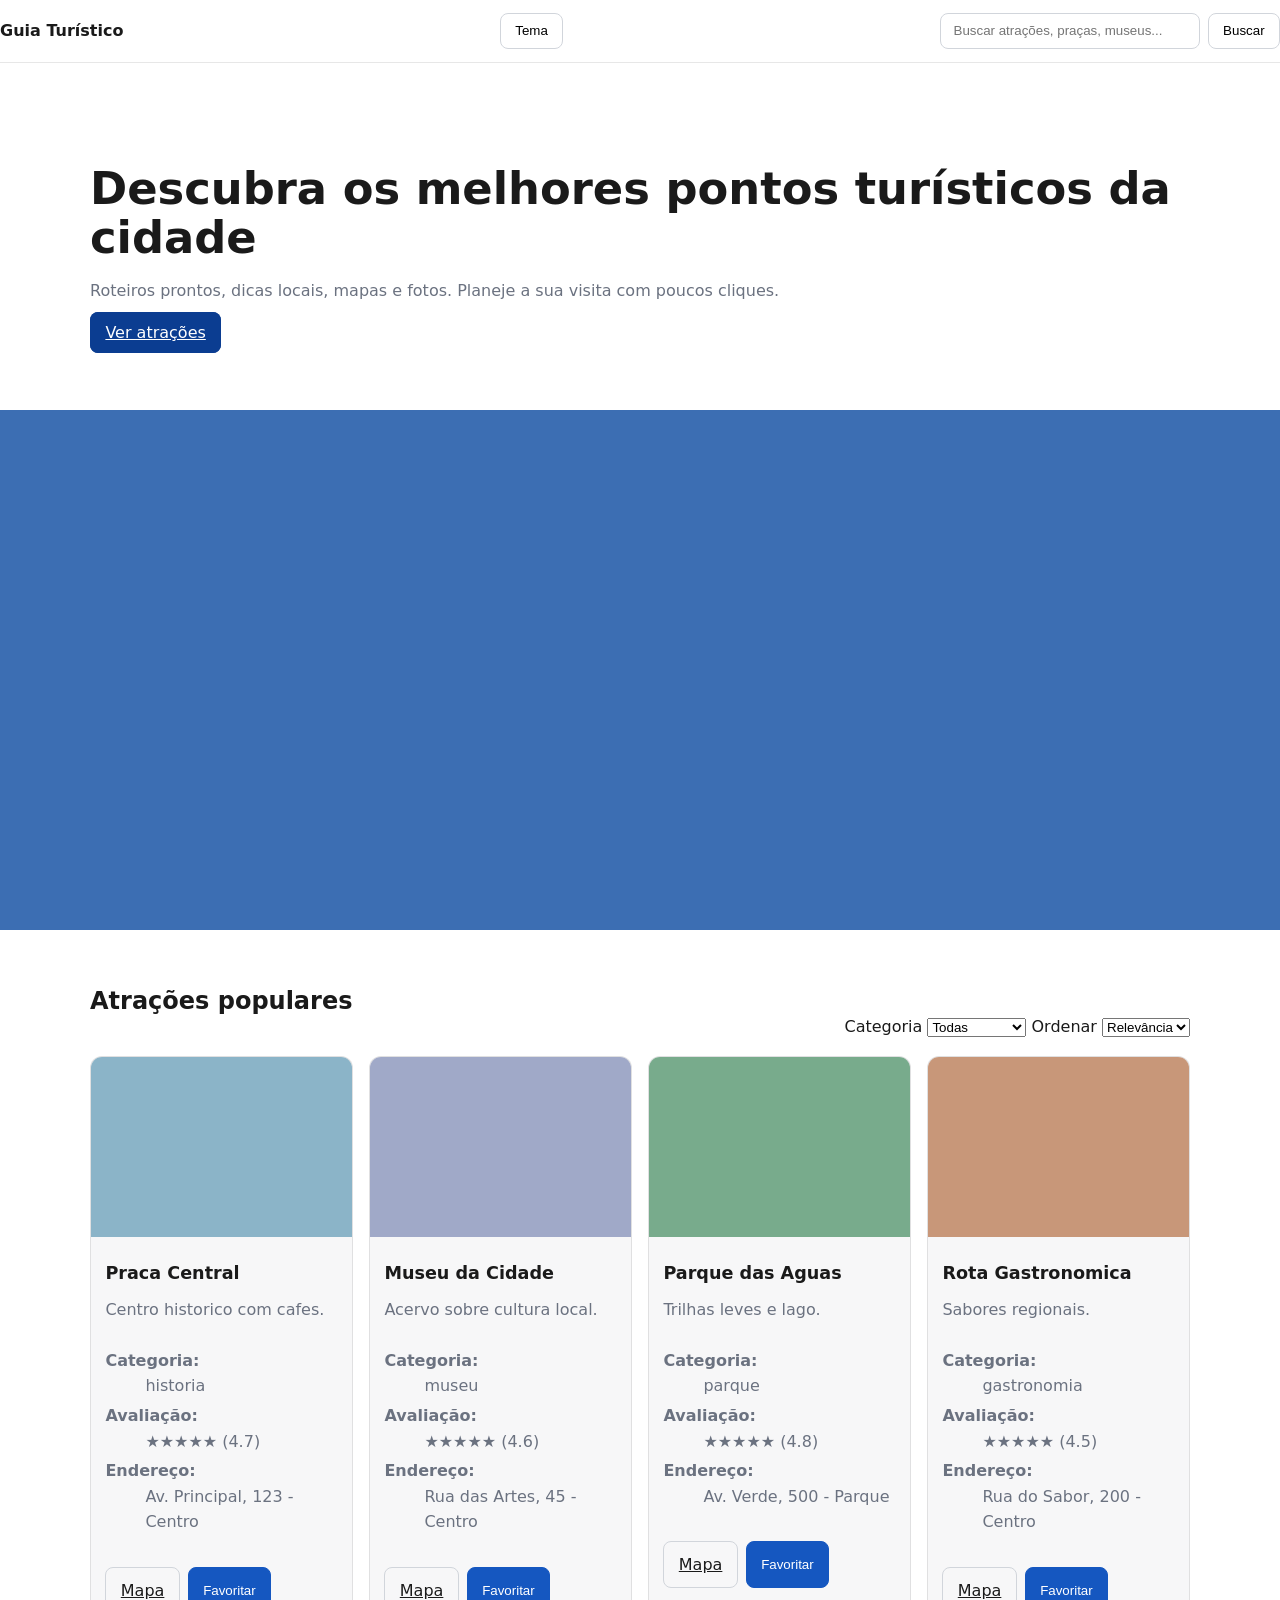
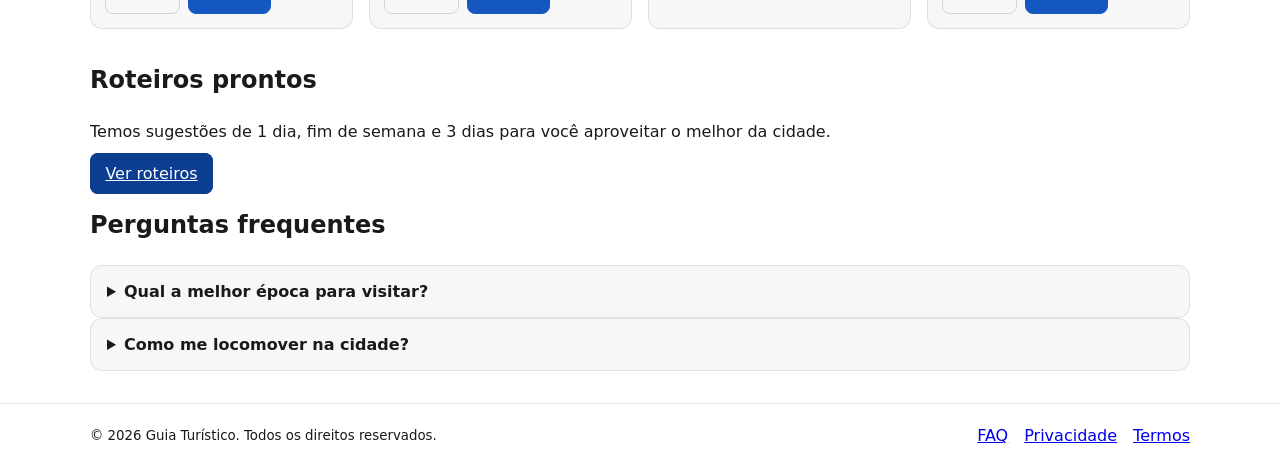
==== index.html @ 36b767d2 "testes novo commit" ====
<!doctype html>
<html lang="pt-BR">
<head>
  <meta charset="utf-8">
  <meta name="viewport" content="width=device-width, initial-scale=1">
  <title>Guia Turístico — Pontos turísticos da cidade de Dourados</title>
  <meta name="description" content="Descubra atrações imperdíveis, roteiros, mapas e dicas locais. Uma landing page rápida, acessível e otimizada para SEO.">
  <link rel="canonical" href="https://www.exemplo.com/">
  <!-- Open Graph -->
  <meta property="og:title" content="Guia Turístico — Pontos turísticos imperdíveis">
  <meta property="og:description" content="Explore atrações, roteiros e mapas interativos desta cidade.">
  <meta property="og:type" content="website">
  <meta property="og:url" content="https://www.exemplo.com/">
  <meta property="og:image" content="https://www.exemplo.com/assets/img/og-cover.jpg">
  <!-- Twitter -->
  <meta name="twitter:card" content="summary_large_image">
  <meta name="twitter:title" content="Guia Turístico — Pontos turísticos imperdíveis">
  <meta name="twitter:description" content="Explore atrações, roteiros e mapas interativos desta cidade.">
  <meta name="twitter:image" content="https://www.exemplo.com/assets/img/og-cover.jpg">
  <!-- Icons -->
  <link rel="icon" href="/assets/icons/favicon.ico">
  <link rel="apple-touch-icon" href="/assets/icons/apple-touch-icon.png">
  <meta name="theme-color" content="#0b3d91">
  <!-- Styles -->
  <link rel="stylesheet" href="/css/styles.css">
  <!-- JSON-LD: Site & Organization -->
  <script type="application/ld+json">
  {
    "@context": "https://schema.org",
    "@type": "WebSite",
    "name": "Guia Turístico da Cidade",
    "url": "https://www.exemplo.com/",
    "potentialAction": {
      "@type": "SearchAction",
      "target": "https://www.exemplo.com/?q={search_term_string}",
      "query-input": "required name=search_term_string"
    }
  }
  </script>
</head>
<body>
  <a class="skip-link" href="#conteudo">Pular para o conteúdo</a>
  <header class="site-header" role="banner">
    <nav class="nav" aria-label="Principal">
      <a class="brand" href="/" aria-label="Página inicial: Guia Turístico">Guia Turístico</a>
      <button id="btnTema" class="btn" aria-pressed="false" aria-label="Alternar tema">Tema</button>
      <form id="buscaForm" role="search" aria-label="Buscar atrações" class="search">
        <label for="busca" class="sr-only">Buscar atrações</label>
        <input id="busca" name="q" type="search" placeholder="Buscar atrações, praças, museus..." autocomplete="off" />
        <button class="btn" type="submit">Buscar</button>
      </form>
    </nav>
  </header>

  <main id="conteudo" tabindex="-1">
    <section class="hero" aria-label="Destaque">
      <div class="hero__text container">
        <h1>Descubra os melhores pontos turísticos da cidade</h1>
        <p>Roteiros prontos, dicas locais, mapas e fotos. Planeje a sua visita com poucos cliques.</p>
        <a class="btn btn-primary" href="#atracoes">Ver atrações</a>
      </div>
      <picture>
        <source media="(min-width: 768px)" srcset="/assets/img/hero-large.jpg">
        <img src="/assets/img/hero-small.jpg" alt="Vista panorâmica da cidade ao pôr do sol" loading="eager" decoding="async">
      </picture>
    </section>

    <section id="atracoes" class="container" aria-labelledby="titulo-atracoes">
      <div class="toolbar">
        <h2 id="titulo-atracoes">Atrações populares</h2>
        <div class="filters">
          <label>
            Categoria
            <select id="filtroCategoria" aria-label="Filtrar por categoria">
              <option value="">Todas</option>
              <option value="museu">Museu</option>
              <option value="parque">Parque</option>
              <option value="historia">História</option>
              <option value="gastronomia">Gastronomia</option>
            </select>
          </label>
          <label>
            Ordenar
            <select id="ordenarPor" aria-label="Ordenar por">
              <option value="relevancia">Relevância</option>
              <option value="avaliacao">Avaliação</option>
              <option value="distancia">Distância</option>
            </select>
          </label>
        </div>
      </div>

      <ul id="listaAtracoes" class="grid" aria-live="polite">
      </ul>

      <template id="cardTemplate">
        <li class="card fade-in" itemscope itemtype="https://schema.org/TouristAttraction">
          <a class="card__media" href="#" itemprop="url">
            <img itemprop="image" src="" alt="" loading="lazy" decoding="async" />
          </a>
          <div class="card__body">
            <h3 itemprop="name" class="card__title"></h3>
            <p class="card__desc" itemprop="description"></p>
            <dl class="card__meta">
              <div><dt>Categoria:</dt><dd class="categoria"></dd></div>
              <div><dt>Avaliação:</dt><dd class="avaliacao" aria-label="avaliação em estrelas"></dd></div>
              <div><dt>Endereço:</dt><dd class="endereco" itemprop="address"></dd></div>
            </dl>
            <div class="card__actions">
              <a class="btn btn-outline" target="_blank" rel="noopener" href="#" aria-label="Abrir no mapa">Mapa</a>
              <button class="btn btn-secondary" data-acao="favoritar" aria-pressed="false">Favoritar</button>
            </div>
          </div>
        </li>
      </template>
    </section>

    <section class="cta container" aria-label="Roteiros rápidos">
      <h2>Roteiros prontos</h2>
      <p>Temos sugestões de 1 dia, fim de semana e 3 dias para você aproveitar o melhor da cidade.</p>
      <a class="btn btn-primary" href="#rota">Ver roteiros</a>
    </section>

    <section id="faq" class="container" aria-label="Perguntas frequentes">
      <h2>Perguntas frequentes</h2>
      <details>
        <summary>Qual a melhor época para visitar?</summary>
        <p>Depende do seu estilo — climas amenos e festas locais costumam ocorrer entre abril e agosto.</p>
      </details>
      <details>
        <summary>Como me locomover na cidade?</summary>
        <p>Há opções de transporte público, aplicativos e bicicletas compartilhadas nas regiões turísticas.</p>
      </details>
    </section>
  </main>

  <footer class="site-footer" role="contentinfo">
    <div class="container footer__grid">
      <small>&copy; <span id="anoAtual"></span> Guia Turístico. Todos os direitos reservados.</small>
      <nav aria-label="Rodapé">
        <ul class="inline">
          <li><a href="#faq">FAQ</a></li>
          <li><a href="/politica-privacidade.html">Privacidade</a></li>
          <li><a href="/termos.html">Termos</a></li>
        </ul>
      </nav>
    </div>
  </footer>

  <script type="module" src="/js/script.js" defer></script>
</body>
</html>
---- css/styles.css ----
/* CSS3 responsivo com variáveis e dark mode */
:root {
  --bg: #ffffff;
  --text: #1a1a1a;
  --primary: #0b3d91;
  --secondary: #1557c0;
  --muted: #6b7280;
  --card: #f7f7f8;
  --radius: 12px;
}

@media (prefers-color-scheme: dark) {
  :root {
    --bg: #0b1020;
    --text: #eef2ff;
    --card: #131a2a;
  }
}

* { box-sizing: border-box; }
html { scroll-behavior: smooth; }
body {
  margin: 0;
  font-family: system-ui, -apple-system, Segoe UI, Roboto, Inter, sans-serif;
  background: var(--bg);
  color: var(--text);
  line-height: 1.6;
}

.container { width: min(1100px, 92%); margin-inline: auto; }

.skip-link {
  position: absolute; left: -999px; top: auto; width: 1px; height: 1px; overflow: hidden;
}
.skip-link:focus { left: 1rem; top: 1rem; width: auto; height: auto; padding: .5rem 1rem; background: var(--primary); color: #fff; border-radius: 6px; }

.site-header {
  position: sticky; top: 0; backdrop-filter: blur(8px);
  background: color-mix(in oklab, var(--bg) 85%, transparent);
  border-bottom: 1px solid color-mix(in oklab, var(--text) 10%, transparent);
  z-index: 50;
}
.nav { display: flex; align-items: center; justify-content: space-between; gap: 1rem; padding: .8rem 0; }
.brand { font-weight: 700; text-decoration: none; color: var(--text); }
.search { display: flex; gap: .5rem; align-items: center; }
.search input { padding: .6rem .8rem; border-radius: 8px; border: 1px solid #d1d5db; min-width: 260px; }
.btn { padding: .6rem .9rem; border-radius: 8px; border: 1px solid #d1d5db; background: #fff; cursor: pointer; }
.btn-primary { background: var(--primary); color: #fff; border-color: var(--primary); }
.btn-secondary { background: var(--secondary); color: #fff; border-color: var(--secondary); }
.btn-outline { background: transparent; color: var(--text); }

.hero { position: relative; isolation: isolate; }
.hero picture, .hero img { width: 100%; display: block; max-height: 520px; object-fit: cover; }
.hero__text {
  position: relative; padding: clamp(2rem, 5vw, 4rem) 0;
}
.hero h1 { font-size: clamp(1.8rem, 3.5vw, 3rem); line-height: 1.1; margin-bottom: .6rem; }
.hero p { color: var(--muted); margin-bottom: 1rem; }

.toolbar { display: flex; align-items: end; justify-content: space-between; gap: 1rem; margin: 2rem 0 1rem; }

.grid {
  list-style: none; padding: 0; margin: 1rem 0 2rem;
  display: grid; grid-template-columns: repeat(auto-fill, minmax(260px, 1fr)); gap: 1rem;
}
.card {
  background: var(--card); border: 1px solid color-mix(in oklab, var(--text) 10%, transparent);
  border-radius: var(--radius); overflow: clip; display: flex; flex-direction: column;
}
.card__media img { width: 100%; height: 180px; object-fit: cover; }
.card__body { padding: .9rem; display: grid; gap: .6rem; }
.card__title { margin: 0; font-size: 1.1rem; }
.card__desc { margin: 0; color: var(--muted); }
.card__meta { display: grid; row-gap: .25rem; color: var(--muted); }
.card__meta dt { font-weight: 600; }
.card__actions { display: flex; gap: .5rem; margin-top: .4rem; }

.fade-in { opacity: 0; transform: translateY(8px); }
.fade-in.is-visible { opacity: 1; transform: none; transition: 400ms ease; }

.site-footer { border-top: 1px solid color-mix(in oklab, var(--text) 10%, transparent); margin-top: 2rem; }
.footer__grid { display: flex; align-items: center; justify-content: space-between; padding: 1.2rem 0; gap: 1rem; }
.inline { display: flex; gap: 1rem; padding: 0; list-style: none; margin: 0; }
.sr-only { position: absolute; width: 1px; height: 1px; padding: 0; margin: -1px; overflow: hidden; clip: rect(0, 0, 0, 0); white-space: nowrap; border: 0; }

/* Small improvements */
details { background: var(--card); border: 1px solid color-mix(in oklab, var(--text) 10%, transparent); padding: .8rem 1rem; border-radius: var(--radius); }
summary { cursor: pointer; font-weight: 600; }
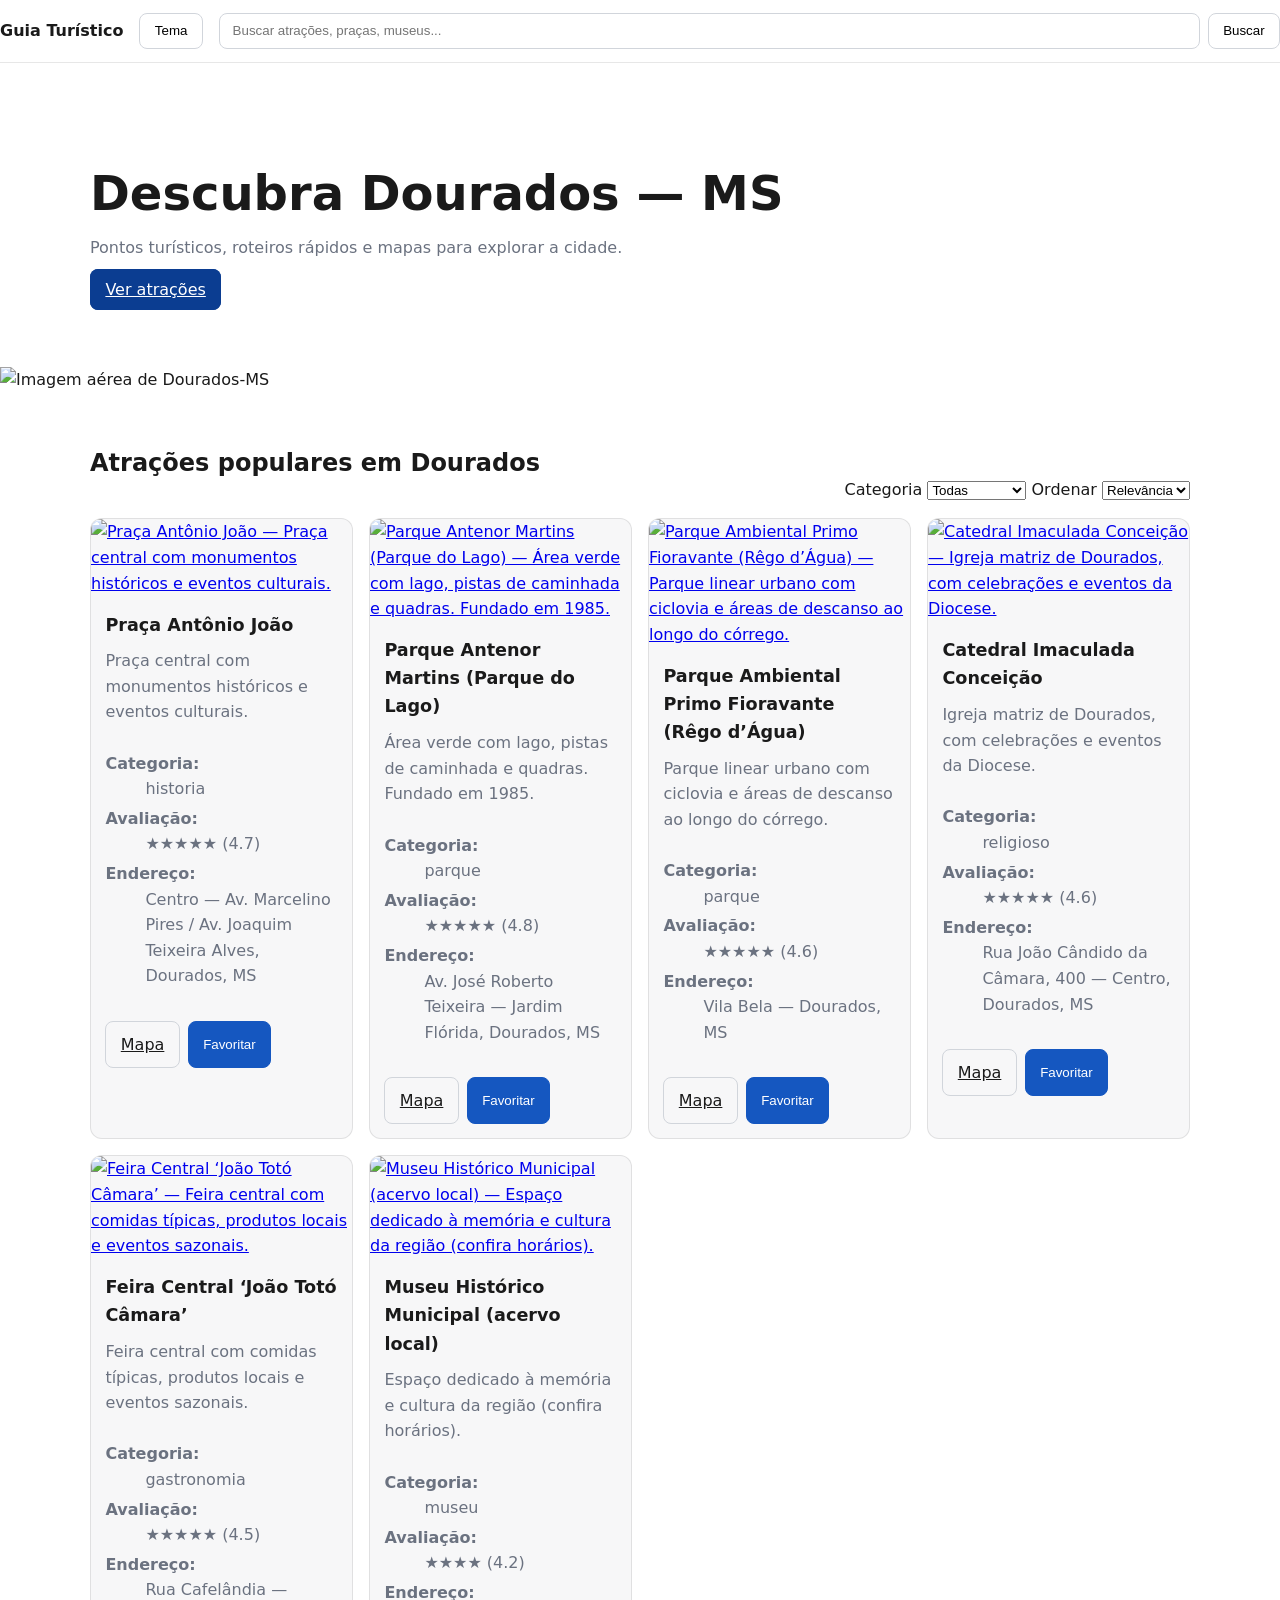
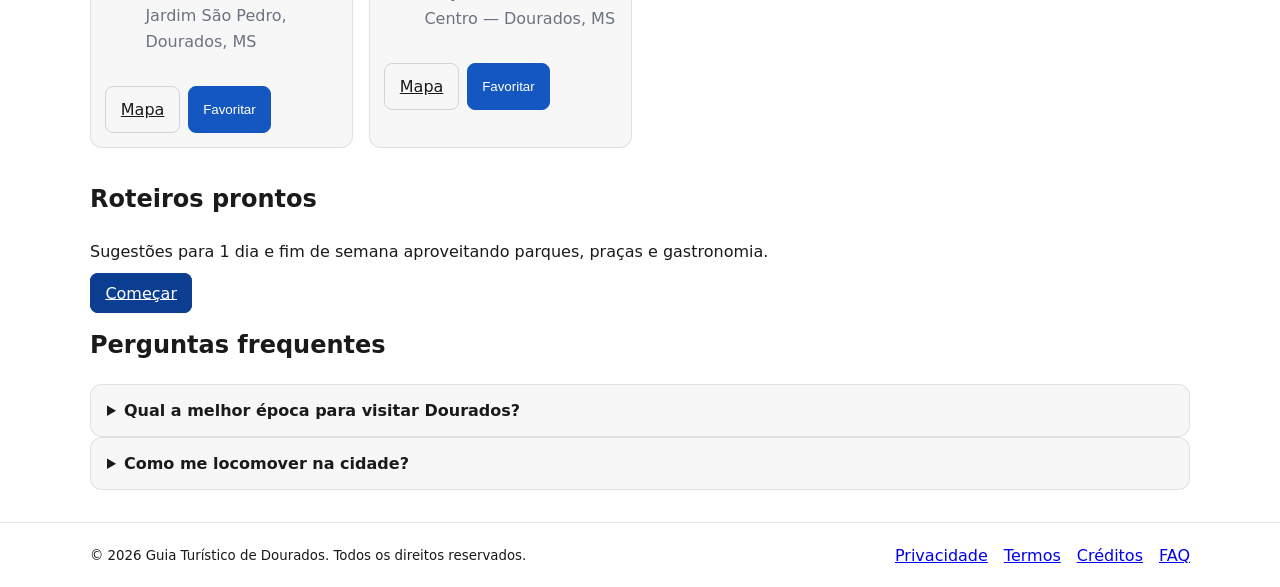
==== commit f58efa5c: "melhorar responsividade" ====
--- a/index.html
+++ b/index.html
@@ -3,20 +3,20 @@
 <head>
   <meta charset="utf-8">
   <meta name="viewport" content="width=device-width, initial-scale=1">
-  <title>Guia Turístico — Pontos turísticos da cidade de Dourados</title>
-  <meta name="description" content="Descubra atrações imperdíveis, roteiros, mapas e dicas locais. Uma landing page rápida, acessível e otimizada para SEO.">
-  <link rel="canonical" href="https://www.exemplo.com/">
+  <title>Guia Turístico — Pontos turísticos de Dourados, MS</title>
+  <meta name="description" content="Descubra atrações, roteiros e mapas para visitar Dourados-MS: parques, praças, eventos e gastronomia local.">
+  <link rel="canonical" href="https://www.seudominio.com/">
   <!-- Open Graph -->
-  <meta property="og:title" content="Guia Turístico — Pontos turísticos imperdíveis">
-  <meta property="og:description" content="Explore atrações, roteiros e mapas interativos desta cidade.">
+  <meta property="og:title" content="Guia Turístico — Dourados, MS">
+  <meta property="og:description" content="Explore os principais pontos turísticos de Dourados-MS com mapas e dicas.">
   <meta property="og:type" content="website">
-  <meta property="og:url" content="https://www.exemplo.com/">
-  <meta property="og:image" content="https://www.exemplo.com/assets/img/og-cover.jpg">
+  <meta property="og:url" content="https://www.seudominio.com/">
+  <meta property="og:image" content="https://upload.wikimedia.org/wikipedia/commons/5/5a/Imagem_a%C3%A9rea_de_Dourados_-_2019.jpg">
   <!-- Twitter -->
   <meta name="twitter:card" content="summary_large_image">
-  <meta name="twitter:title" content="Guia Turístico — Pontos turísticos imperdíveis">
-  <meta name="twitter:description" content="Explore atrações, roteiros e mapas interativos desta cidade.">
-  <meta name="twitter:image" content="https://www.exemplo.com/assets/img/og-cover.jpg">
+  <meta name="twitter:title" content="Guia Turístico — Dourados, MS">
+  <meta name="twitter:description" content="Explore os principais pontos turísticos de Dourados-MS com mapas e dicas.">
+  <meta name="twitter:image" content="https://upload.wikimedia.org/wikipedia/commons/5/5a/Imagem_a%C3%A9rea_de_Dourados_-_2019.jpg">
   <!-- Icons -->
   <link rel="icon" href="/assets/icons/favicon.ico">
   <link rel="apple-touch-icon" href="/assets/icons/apple-touch-icon.png">
@@ -28,11 +28,11 @@
   {
     "@context": "https://schema.org",
     "@type": "WebSite",
-    "name": "Guia Turístico da Cidade",
-    "url": "https://www.exemplo.com/",
+    "name": "Guia Turístico de Dourados",
+    "url": "https://www.seudominio.com/",
     "potentialAction": {
       "@type": "SearchAction",
-      "target": "https://www.exemplo.com/?q={search_term_string}",
+      "target": "https://www.seudominio.com/?q={search_term_string}",
       "query-input": "required name=search_term_string"
     }
   }
@@ -55,19 +55,18 @@
   <main id="conteudo" tabindex="-1">
     <section class="hero" aria-label="Destaque">
       <div class="hero__text container">
-        <h1>Descubra os melhores pontos turísticos da cidade</h1>
-        <p>Roteiros prontos, dicas locais, mapas e fotos. Planeje a sua visita com poucos cliques.</p>
+        <h1>Descubra Dourados — MS</h1>
+        <p>Pontos turísticos, roteiros rápidos e mapas para explorar a cidade.</p>
         <a class="btn btn-primary" href="#atracoes">Ver atrações</a>
       </div>
       <picture>
-        <source media="(min-width: 768px)" srcset="/assets/img/hero-large.jpg">
-        <img src="/assets/img/hero-small.jpg" alt="Vista panorâmica da cidade ao pôr do sol" loading="eager" decoding="async">
+        <img src="https://cdn.douradosnews.com.br/img/c/780/530/dn_arquivo/2025/10/dourados-aereas-franzmendes-1.jpeg" alt="Imagem aérea de Dourados-MS" loading="eager" decoding="async">
       </picture>
     </section>
 
     <section id="atracoes" class="container" aria-labelledby="titulo-atracoes">
       <div class="toolbar">
-        <h2 id="titulo-atracoes">Atrações populares</h2>
+        <h2 id="titulo-atracoes">Atrações populares em Dourados</h2>
         <div class="filters">
           <label>
             Categoria
@@ -77,6 +76,7 @@
               <option value="parque">Parque</option>
               <option value="historia">História</option>
               <option value="gastronomia">Gastronomia</option>
+              <option value="religioso">Religioso</option>
             </select>
           </label>
           <label>
@@ -90,8 +90,7 @@
         </div>
       </div>
 
-      <ul id="listaAtracoes" class="grid" aria-live="polite">
-      </ul>
+      <ul id="listaAtracoes" class="grid" aria-live="polite"></ul>
 
       <template id="cardTemplate">
         <li class="card fade-in" itemscope itemtype="https://schema.org/TouristAttraction">
@@ -117,31 +116,32 @@
 
     <section class="cta container" aria-label="Roteiros rápidos">
       <h2>Roteiros prontos</h2>
-      <p>Temos sugestões de 1 dia, fim de semana e 3 dias para você aproveitar o melhor da cidade.</p>
-      <a class="btn btn-primary" href="#rota">Ver roteiros</a>
+      <p>Sugestões para 1 dia e fim de semana aproveitando parques, praças e gastronomia.</p>
+      <a class="btn btn-primary" href="#atracoes">Começar</a>
     </section>
 
     <section id="faq" class="container" aria-label="Perguntas frequentes">
       <h2>Perguntas frequentes</h2>
       <details>
-        <summary>Qual a melhor época para visitar?</summary>
-        <p>Depende do seu estilo — climas amenos e festas locais costumam ocorrer entre abril e agosto.</p>
+        <summary>Qual a melhor época para visitar Dourados?</summary>
+        <p>Meses com clima ameno e eventos locais ocorrem tipicamente entre abril e agosto.</p>
       </details>
       <details>
         <summary>Como me locomover na cidade?</summary>
-        <p>Há opções de transporte público, aplicativos e bicicletas compartilhadas nas regiões turísticas.</p>
+        <p>Transporte público, aplicativos de mobilidade e locação de veículos estão disponíveis nas áreas centrais.</p>
       </details>
     </section>
   </main>
 
   <footer class="site-footer" role="contentinfo">
     <div class="container footer__grid">
-      <small>&copy; <span id="anoAtual"></span> Guia Turístico. Todos os direitos reservados.</small>
+      <small>&copy; <span id="anoAtual"></span> Guia Turístico de Dourados. Todos os direitos reservados.</small>
       <nav aria-label="Rodapé">
         <ul class="inline">
-          <li><a href="#faq">FAQ</a></li>
           <li><a href="/politica-privacidade.html">Privacidade</a></li>
           <li><a href="/termos.html">Termos</a></li>
+          <li><a href="/creditos.html">Créditos</a></li>
+          <li><a href="#faq">FAQ</a></li>
         </ul>
       </nav>
     </div>
--- a/css/styles.css
+++ b/css/styles.css
@@ -1,4 +1,4 @@
-/* CSS3 responsivo com variáveis e dark mode */
+/* CSS3 responsivo com variáveis e dark mode + hotfix mobile */
 :root {
   --bg: #ffffff;
   --text: #1a1a1a;
@@ -17,72 +17,257 @@
   }
 }
 
-* { box-sizing: border-box; }
-html { scroll-behavior: smooth; }
+* {
+  box-sizing: border-box;
+}
+html {
+  scroll-behavior: smooth;
+}
 body {
   margin: 0;
   font-family: system-ui, -apple-system, Segoe UI, Roboto, Inter, sans-serif;
   background: var(--bg);
   color: var(--text);
   line-height: 1.6;
-}
-
-.container { width: min(1100px, 92%); margin-inline: auto; }
+  overflow-x: hidden;
+}
+
+img {
+  max-width: 100%;
+  height: auto;
+}
+
+.container {
+  width: min(1100px, 92%);
+  margin-inline: auto;
+}
 
 .skip-link {
-  position: absolute; left: -999px; top: auto; width: 1px; height: 1px; overflow: hidden;
-}
-.skip-link:focus { left: 1rem; top: 1rem; width: auto; height: auto; padding: .5rem 1rem; background: var(--primary); color: #fff; border-radius: 6px; }
+  position: absolute;
+  left: -999px;
+  top: auto;
+  width: 1px;
+  height: 1px;
+  overflow: hidden;
+}
+.skip-link:focus {
+  left: 1rem;
+  top: 1rem;
+  width: auto;
+  height: auto;
+  padding: 0.5rem 1rem;
+  background: var(--primary);
+  color: #fff;
+  border-radius: 6px;
+}
 
 .site-header {
-  position: sticky; top: 0; backdrop-filter: blur(8px);
+  position: sticky;
+  top: 0;
+  backdrop-filter: blur(8px);
   background: color-mix(in oklab, var(--bg) 85%, transparent);
   border-bottom: 1px solid color-mix(in oklab, var(--text) 10%, transparent);
   z-index: 50;
 }
-.nav { display: flex; align-items: center; justify-content: space-between; gap: 1rem; padding: .8rem 0; }
-.brand { font-weight: 700; text-decoration: none; color: var(--text); }
-.search { display: flex; gap: .5rem; align-items: center; }
-.search input { padding: .6rem .8rem; border-radius: 8px; border: 1px solid #d1d5db; min-width: 260px; }
-.btn { padding: .6rem .9rem; border-radius: 8px; border: 1px solid #d1d5db; background: #fff; cursor: pointer; }
-.btn-primary { background: var(--primary); color: #fff; border-color: var(--primary); }
-.btn-secondary { background: var(--secondary); color: #fff; border-color: var(--secondary); }
-.btn-outline { background: transparent; color: var(--text); }
-
-.hero { position: relative; isolation: isolate; }
-.hero picture, .hero img { width: 100%; display: block; max-height: 520px; object-fit: cover; }
+.nav {
+  display: flex;
+  align-items: center;
+  justify-content: space-between;
+  gap: 1rem;
+  padding: 0.8rem 0;
+  flex-wrap: wrap;
+}
+.brand {
+  font-weight: 700;
+  text-decoration: none;
+  color: var(--text);
+}
+.search {
+  display: flex;
+  gap: 0.5rem;
+  align-items: center;
+  flex: 1;
+  min-width: 220px;
+}
+.search input {
+  padding: 0.6rem 0.8rem;
+  border-radius: 8px;
+  border: 1px solid #d1d5db;
+  width: 100%;
+  min-width: 0;
+}
+.btn {
+  padding: 0.6rem 0.9rem;
+  border-radius: 8px;
+  border: 1px solid #d1d5db;
+  background: #fff;
+  cursor: pointer;
+}
+.btn-primary {
+  background: var(--primary);
+  color: #fff;
+  border-color: var(--primary);
+}
+.btn-secondary {
+  background: var(--secondary);
+  color: #fff;
+  border-color: var(--secondary);
+}
+.btn-outline {
+  background: transparent;
+  color: var(--text);
+}
+
+.hero {
+  position: relative;
+  isolation: isolate;
+}
+.hero picture,
+.hero img {
+  width: 100%;
+  display: block;
+  max-height: 520px;
+  object-fit: cover;
+}
 .hero__text {
-  position: relative; padding: clamp(2rem, 5vw, 4rem) 0;
-}
-.hero h1 { font-size: clamp(1.8rem, 3.5vw, 3rem); line-height: 1.1; margin-bottom: .6rem; }
-.hero p { color: var(--muted); margin-bottom: 1rem; }
-
-.toolbar { display: flex; align-items: end; justify-content: space-between; gap: 1rem; margin: 2rem 0 1rem; }
+  position: relative;
+  padding: clamp(1.5rem, 5vw, 4rem) 0;
+}
+.hero h1 {
+  font-size: clamp(1.7rem, 4.5vw, 3rem);
+  line-height: 1.1;
+  margin-bottom: 0.6rem;
+}
+.hero p {
+  color: var(--muted);
+  margin-bottom: 1rem;
+}
+
+.toolbar {
+  display: flex;
+  align-items: end;
+  justify-content: space-between;
+  gap: 1rem;
+  margin: 2rem 0 1rem;
+  flex-wrap: wrap;
+}
 
 .grid {
-  list-style: none; padding: 0; margin: 1rem 0 2rem;
-  display: grid; grid-template-columns: repeat(auto-fill, minmax(260px, 1fr)); gap: 1rem;
+  list-style: none;
+  padding: 0;
+  margin: 1rem 0 2rem;
+  display: grid;
+  grid-template-columns: repeat(auto-fill, minmax(220px, 1fr));
+  gap: 1rem;
 }
 .card {
-  background: var(--card); border: 1px solid color-mix(in oklab, var(--text) 10%, transparent);
-  border-radius: var(--radius); overflow: clip; display: flex; flex-direction: column;
-}
-.card__media img { width: 100%; height: 180px; object-fit: cover; }
-.card__body { padding: .9rem; display: grid; gap: .6rem; }
-.card__title { margin: 0; font-size: 1.1rem; }
-.card__desc { margin: 0; color: var(--muted); }
-.card__meta { display: grid; row-gap: .25rem; color: var(--muted); }
-.card__meta dt { font-weight: 600; }
-.card__actions { display: flex; gap: .5rem; margin-top: .4rem; }
-
-.fade-in { opacity: 0; transform: translateY(8px); }
-.fade-in.is-visible { opacity: 1; transform: none; transition: 400ms ease; }
-
-.site-footer { border-top: 1px solid color-mix(in oklab, var(--text) 10%, transparent); margin-top: 2rem; }
-.footer__grid { display: flex; align-items: center; justify-content: space-between; padding: 1.2rem 0; gap: 1rem; }
-.inline { display: flex; gap: 1rem; padding: 0; list-style: none; margin: 0; }
-.sr-only { position: absolute; width: 1px; height: 1px; padding: 0; margin: -1px; overflow: hidden; clip: rect(0, 0, 0, 0); white-space: nowrap; border: 0; }
-
-/* Small improvements */
-details { background: var(--card); border: 1px solid color-mix(in oklab, var(--text) 10%, transparent); padding: .8rem 1rem; border-radius: var(--radius); }
-summary { cursor: pointer; font-weight: 600; }
+  background: var(--card);
+  border: 1px solid color-mix(in oklab, var(--text) 10%, transparent);
+  border-radius: var(--radius);
+  overflow: clip;
+  display: flex;
+  flex-direction: column;
+}
+.card__media img {
+  width: 100%;
+  height: 180px;
+  object-fit: cover;
+}
+.card__body {
+  padding: 0.9rem;
+  display: grid;
+  gap: 0.6rem;
+}
+.card__title {
+  margin: 0;
+  font-size: 1.1rem;
+}
+.card__desc {
+  margin: 0;
+  color: var(--muted);
+}
+.card__meta {
+  display: grid;
+  row-gap: 0.25rem;
+  color: var(--muted);
+}
+.card__meta dt {
+  font-weight: 600;
+}
+.card__actions {
+  display: flex;
+  gap: 0.5rem;
+  margin-top: 0.4rem;
+  flex-wrap: wrap;
+}
+
+.fade-in {
+  opacity: 0;
+  transform: translateY(8px);
+}
+.fade-in.is-visible {
+  opacity: 1;
+  transform: none;
+  transition: 400ms ease;
+}
+
+.site-footer {
+  border-top: 1px solid color-mix(in oklab, var(--text) 10%, transparent);
+  margin-top: 2rem;
+}
+.footer__grid {
+  display: flex;
+  align-items: center;
+  justify-content: space-between;
+  padding: 1.2rem 0;
+  gap: 1rem;
+  flex-wrap: wrap;
+}
+.inline {
+  display: flex;
+  gap: 1rem;
+  padding: 0;
+  list-style: none;
+  margin: 0;
+  flex-wrap: wrap;
+}
+.sr-only {
+  position: absolute;
+  width: 1px;
+  height: 1px;
+  padding: 0;
+  margin: -1px;
+  overflow: hidden;
+  clip: rect(0, 0, 0, 0);
+  white-space: nowrap;
+  border: 0;
+}
+
+@media (max-width: 640px) {
+  .nav {
+    gap: 0.6rem;
+  }
+  .search {
+    order: 3;
+    width: 100%;
+  }
+  #btnTema {
+    order: 2;
+  }
+  .brand {
+    order: 1;
+  }
+  .toolbar {
+    align-items: stretch;
+  }
+}
+details {
+  background: var(--card);
+  border: 1px solid color-mix(in oklab, var(--text) 10%, transparent);
+  padding: 0.8rem 1rem;
+  border-radius: var(--radius);
+}
+summary {
+  cursor: pointer;
+  font-weight: 600;
+}
